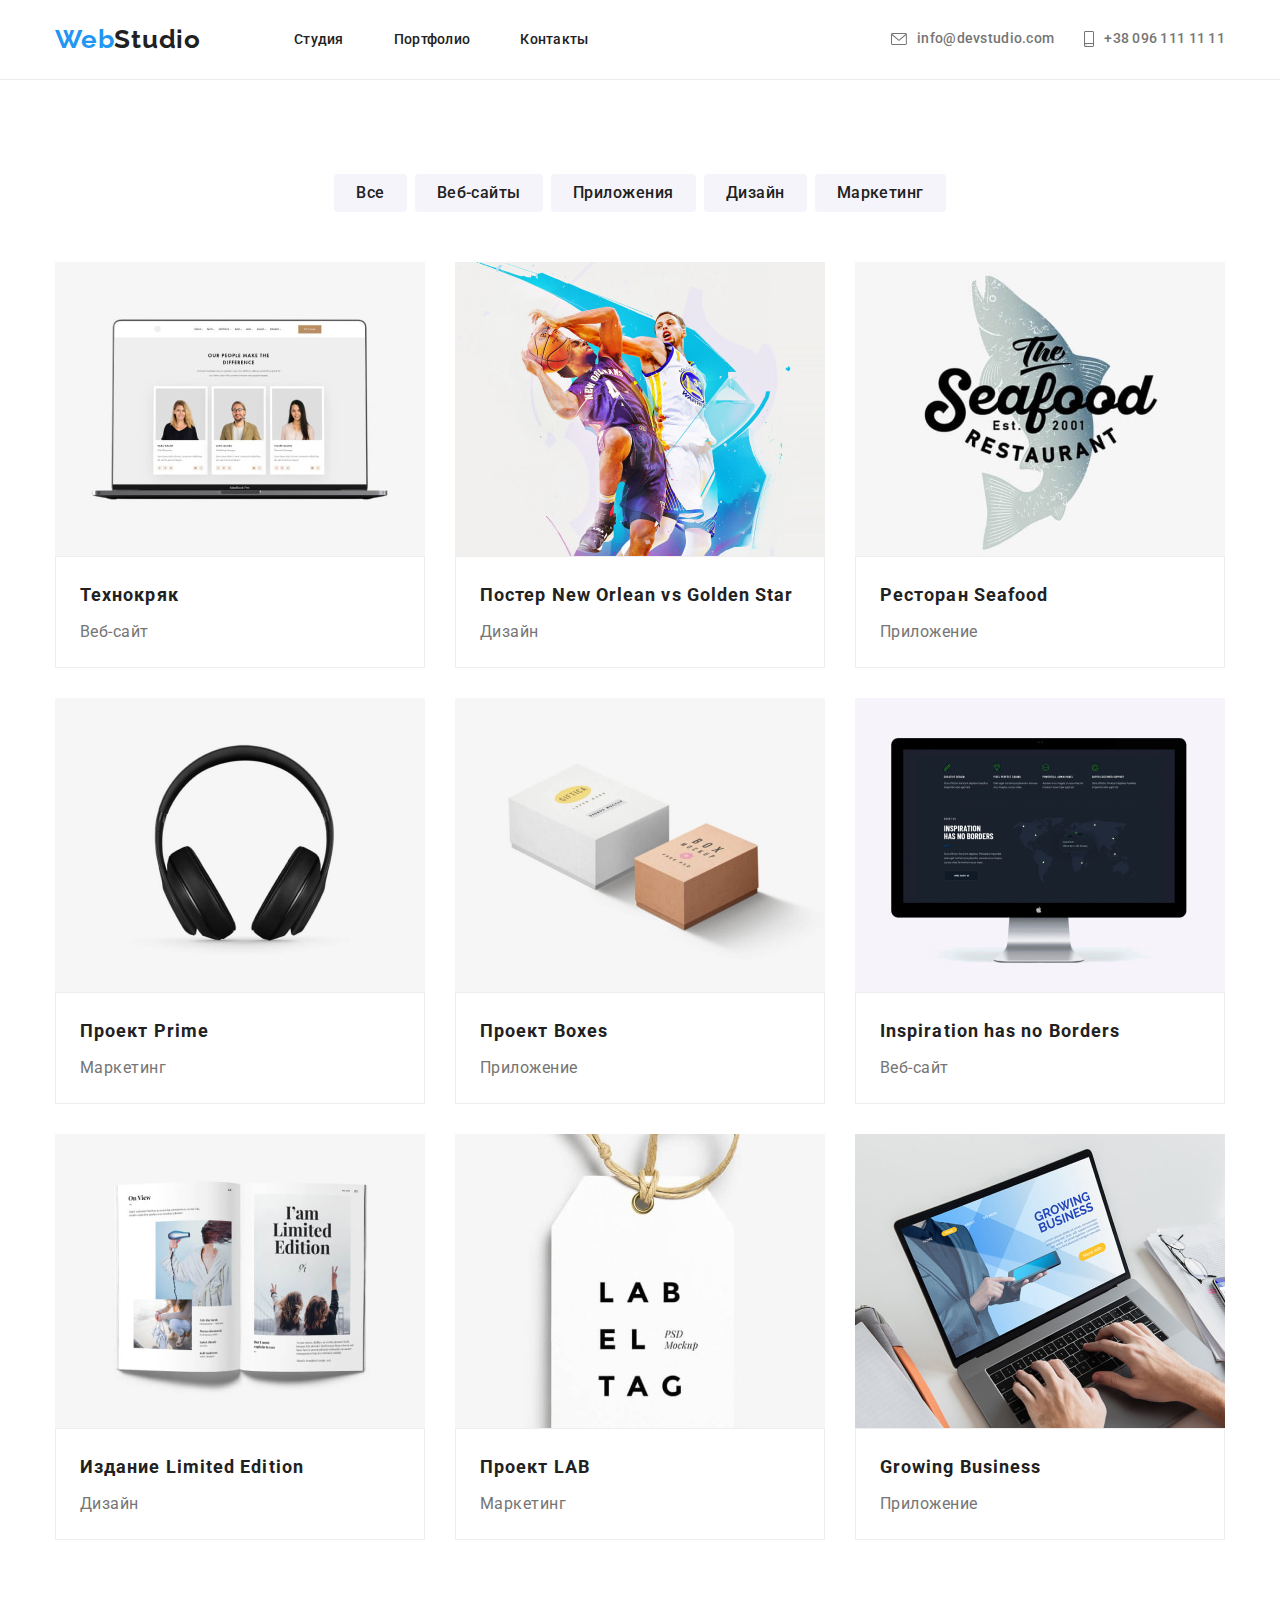
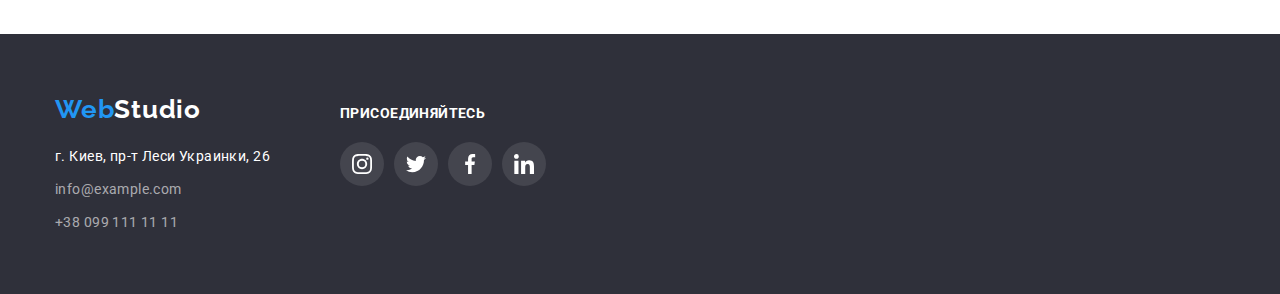
==== portfolio.html @ 7f2f45e2 "Initial commit" ====
<!DOCTYPE html>
<html lang="ru">
<head>
    <meta charset="UTF-8">
    <meta http-equiv="X-UA-Compatible" content="IE=edge">
    <meta name="viewport" content="width=device-width, initial-scale=1.0">    
    <title>Portfolio</title>
    <link rel="preconnect" href="https://fonts.googleapis.com">
    <link rel="preconnect" href="https://fonts.gstatic.com" crossorigin>
    <link href="https://fonts.googleapis.com/css2?family=Raleway:wght@700&family=Roboto:wght@400;500;700;900&display=swap" rel="stylesheet">
    <link rel="stylesheet" href="https://cdnjs.cloudflare.com/ajax/libs/modern-normalize/1.1.0/modern-normalize.min.css">
    <link rel="stylesheet" href="./css/styles.css">
</head>

<body>    
    <!--HEADER  -->
    <header class="header">
        <div class="container">
    
            <a class="logo-web-hdr" href="">Web<span class="logo-studio-hdr">Studio</span></a>
    
            <nav class="hdr-nav">
                <ul class="hdr-nav-list">
                    <li class="hdr-list-items">
                        <a class="hdr-nav-item" href="./index.html">Студия</a>
                    </li>
                    <li class="hdr-list-items">
                        <a class="hdr-nav-item" href="./portfolio.html">Портфолио</a>
                    </li>
                    <li class="hdr-list-items">
                        <a class="hdr-nav-item" href="">Контакты</a>
                    </li>
                </ul>
            </nav>
    
            <div class="hdr-contact">
                <ul class="hdr-contact-list">
                    <li class="hdr-contact-item">
                        <a class="hdr-item-link" href="mailto:info@devstudio.com">
                            <svg class="hdr-icon" width="16" height="12">
                                <use href="./images/icons.svg/header/assy.svg#icon-envelope"></use>
                            </svg>
                            info@devstudio.com
                        </a>
                    </li>
                    <li class="hdr-contact-item">
                        <a class="hdr-item-link" href="tel:+380961111111">
                            <svg class="hdr-icon" width="10" height="16">
                                <use href="./images/icons.svg/header/assy.svg#icon-smartphone"></use>
                            </svg>
                            +38 096 111 11 11
                        </a>
                    </li>
                </ul>
            </div>
        </div>
    </header>
    
    <main>
        <!-- главная секция -->
        <section class="portfolio section">
            <div class="container">
                <h1 class="portfolio-title visually-hidden">Портфолио</h1>
                <ul class="portfolio-buttons-list">
                    <li 
                    class="prtfl-list-botton"><button class="prtfl-button-item" type="button">Все</button>
                    </li>
                    <li 
                    class="prtfl-list-botton"><button class="prtfl-button-item" type="button">Веб-сайты</button>
                    </li>
                    <li 
                    class="prtfl-list-botton"><button class="prtfl-button-item" type="button">Приложения</button>
                    </li>
                    <li 
                    class="prtfl-list-botton"><button class="prtfl-button-item" type="button">Дизайн</button>
                    </li>
                    <li 
                    class="prtfl-list-botton"><button class="prtfl-button-item" type="button">Маркетинг</button>
                    </li>
                </ul>
                <ul class="portfolio-list">                    
                    <li class="portfolio-items">
                        <a class="prtfl-item-link">
                            <img class="prtfl-item-img" src="./images/portfolio/Технокряк.jpg" alt="Технокряк" width="370" height="294">
                            <div class="prtfl-subitem">
                                <h2 class="prtfl-item-title">Технокряк</h2>
                                <p class="prtfl-item-text">Веб-сайт</p>
                            </div> 
                        </a>
                    </li>
                    <li class="portfolio-items">
                        <a class="prtfl-item-link">
                            <img class="prtfl-item-img" src="./images/portfolio/Постер-New-Orlean-vs-Golden-Star.jpg" alt="New-Orlean-vs-Golden-Star" width="370" height="294">
                            <div class="prtfl-subitem">
                                <h2 class="prtfl-item-title">Постер New Orlean vs Golden Star</h2>
                                <p class="prtfl-item-text">Дизайн</p>
                            </div>
                        </a>    
                    </li>
                    <li class="portfolio-items">
                        <a class="prtfl-item-link">
                            <img class="prtfl-item-img" src="./images/portfolio/Ресторан-Seafood.jpg" alt="Ресторан-Seafood" width="370" height="294">
                            <div class="prtfl-subitem">
                                <h2 class="prtfl-item-title">Ресторан Seafood</h2>
                                <p class="prtfl-item-text">Приложение</p>
                            </div>
                        </a>
                    </li>
                    <li class="portfolio-items">
                        <a class="prtfl-item-link">
                            <img class="prtfl-item-img" src="./images/portfolio/Проект-Prime.jpg" alt="Проект-Prime" width="370" height="294">
                            <div class="prtfl-subitem">
                                <h2 class="prtfl-item-title">Проект Prime</h2>
                                <p class="prtfl-item-text">Маркетинг</p>
                            </div>
                        </a>
                    </li>
                    <li class="portfolio-items">
                        <a class="prtfl-item-link">
                            <img class="prtfl-item-img" src="./images/portfolio/Проект-Boxes.jpg" alt="Проект-Boxes" width="370" height="294">
                            <div class="prtfl-subitem">
                                <h2 class="prtfl-item-title">Проект Boxes</h2>
                                <p class="prtfl-item-text">Приложение</p>
                            </div>
                        </a>
                    </li>
                    <li class="portfolio-items">
                        <a class="prtfl-item-link">
                            <img class="prtfl-item-img" src="./images/portfolio/Inspiration-has-no-Borders.jpg" alt="Inspiration-has-no-Borders" width="370" height="294">
                            <div class="prtfl-subitem">
                                <h2 class="prtfl-item-title">Inspiration has no Borders</h2>
                                <p class="prtfl-item-text">Веб-сайт</p>
                            </div>
                        </a>
                    </li>
                    <li class="portfolio-items">
                        <a class="prtfl-item-link">
                            <img class="prtfl-item-img" src="./images/portfolio/Издание-Limited-Edition.jpg" alt="Издание-Limited-Edition" width="370" height="294">
                            <div class="prtfl-subitem">
                                <h2 class="prtfl-item-title">Издание Limited Edition</h2>
                                <p class="prtfl-item-text">Дизайн</p>
                            </div>
                        </a>
                    </li>
                    <li class="portfolio-items">
                        <a class="prtfl-item-link">
                            <img class="prtfl-item-img" src="./images/portfolio/Проект-LAB.jpg" alt="Проект-LAB" width="370" height="294">
                            <div class="prtfl-subitem">
                                <h2 class="prtfl-item-title">Проект LAB</h2>
                                <p class="prtfl-item-text">Маркетинг</p>
                            </div>
                        </a>
                    </li>
                    <li class="portfolio-items">
                        <a class="prtfl-item-link">
                            <img class="prtfl-item-img" src="./images/portfolio/Growing-Business.jpg" alt="Growing-Business" width="370" height="294">
                            <div class="prtfl-subitem">
                                <h2 class="prtfl-item-title">Growing Business</h2>
                                <p class="prtfl-item-text">Приложение</p>
                            </div>
                        </a>
                    </li>
                </ul>
            </div>    
        </section>   
    </main>

    <!-- FOOTER -->
    <footer class="footer">
        <div class="container">
            <address class="footer-address">
                <a class="logo-web-ftr" href="">Web<span class="logo-studio-ftr">Studio</span></a>
                <ul class="ftr-address-links">
                    <li class="ftr-address-item">
                        <a class="ftr-item-map" href="https://goo.gl/maps/c1n4icCPhH8XGdS66" target="_blank"
                            rel="noreferrer   noopener">г. Киев, пр-т Леси Украинки, 26</a>
                    </li>
                    <li class="ftr-address-item">
                        <a class="ftr-item-contact" href="maito:info@example.com">info@example.com</a>
                    </li>
                    <li class="ftr-address-item">
                        <a class="ftr-item-contact" href="tel:+380991111111">+38 099 111 11 11</a>
                    </li>
                </ul>
            </address>
            <div class="footer-join">
                <h3 class="ftr-join-title">присоединяйтесь</h3>
                <ul class="ftr-join-list">
                    <li class="ftr-list-item">
                        <a class="ftr-item-link" href="">
                            <svg class="ftr-link-icon" width="20" height="20">
                                <use href="./images/icons.svg/social-links/assy.svg#icon-instagram"></use>
                            </svg>
                        </a>
                    </li>
                    <li class="ftr-list-item">
                        <a class="ftr-item-link" href="">
                            <svg class="ftr-link-icon" width="20" height="20">
                                <use href="./images/icons.svg/social-links/assy.svg#icon-twitter"></use>
                            </svg>
                        </a>
                    </li>
                    <li class="ftr-list-item">
                        <a class="ftr-item-link" href="">
                            <svg class="ftr-link-icon" width="20" height="20">
                                <use href="./images/icons.svg/social-links/assy.svg#icon-facebook"></use>
                            </svg>
                        </a>
                    </li>
                    <li class="ftr-list-item">
                        <a class="ftr-item-link" href="">
                            <svg class="ftr-link-icon" width="20" height="20">
                                <use href="./images/icons.svg/social-links/assy.svg#icon-linkedin"></use>
                            </svg>
                        </a>
                    </li>
                </ul>
            </div>
        </div>
    </footer>
</body>
</html>
---- css/styles.css ----
:root {
  --main-background-color: #e5e5e5;
  --main-black-color: #212121;
  --main-white-color: #ffffff;
  --text-color: #757575;
  --logo-hover-color: #2196f3;
}

body {
  font-family: Roboto, sans-serif;
}
h1,
h2,
h3,
h4,
h5,
h6,
p,
ul {
  margin-top: 0;
  margin-bottom: 0;
  padding-left: 0;
}
img {
  display: block;
  max-width: 100%;
  height: auto;
}
.container {
  width: 1200px;
  padding-left: 15px;
  padding-right: 15px;
  margin-left: auto;
  margin-right: auto;
}
.section {
  padding: 94px 0;
}
.visually-hidden {
  position: absolute;
  clip: rect(0 0 0 0);
  width: 1px;
  height: 1px;
  margin: -1px;
}

/* HEADER */
.header {
  border-bottom: 1px solid #ececec;
}
.header .container {
  display: flex;
  align-items: center;
  padding-top: 24px;
  padding-bottom: 24px;
}
/* логотип */

.logo-web-hdr {
  margin-right: 93px;
}
.logo-web-hdr,
.logo-studio-hdr {
  font-family: Raleway, sans-serif;
  font-weight: 700;
  font-size: 26px;
  line-height: 1.19;
  letter-spacing: 0.03em;
  color: var(--logo-hover-color);
  text-decoration: none;
}
.logo-studio-hdr {
  color: var(--main-black-color);
}
.logo-studio-ftr {
  color: var(--main-white-color);
}
/* навигация */

.hdr-nav-list {
  display: flex;
  align-items: center;
  list-style: none;
}
.hdr-list-items {
  margin-right: 50px;
}
.hdr-list-items:last-child {
  margin-right: 0;
}
/* можно сделать одну запись, вместо двух, которые сверху:
.nav-list .items:not(:last-child) {
  margin-right: 50px;
}*/
.hdr-nav-item {
  font-weight: 500;
  font-size: 14px;
  line-height: 1.14;
  letter-spacing: 0.02em;
  color: var(--main-black-color);
  text-decoration: none;
}

.hdr-nav-item:hover,
.hdr-nav-item:focus {
  color: var(--logo-hover-color);
}
/* контакты */

.hdr-contact {
  margin-left: auto;
}
.hdr-contact-list {
  display: flex;
  align-items: center;
  list-style: none;
}
.hdr-contact-item:not(:last-child) {
  margin-right: 30px;
}
.hdr-item-link {
  display: flex;
  align-items: center;

  font-weight: 500;
  font-size: 14px;
  line-height: 1.14;
  letter-spacing: 0.02em;
  color: var(--text-color);
  text-decoration: none;
}
.hdr-item-link:hover,
.hdr-item-link:focus {
  color: var(--logo-hover-color);
}
.hdr-icon {
  margin-right: 10px;
  fill: currentColor;
}

/* MAIN */

/*страница СТУДИЯ */

/* секция HERO */

.hero {
  max-width: 1600px;
  margin-left: auto;
  margin-right: auto;
  padding-top: 200px;
  padding-bottom: 200px;
  text-align: center;

  background-color: #c4c4c4;
  background-image: linear-gradient(to bottom, rgba(47, 48, 58, 0.4), rgba(47, 48, 58, 0.4)),
    url(../images/hero/img.jpg);
  background-position: center;
  background-size: cover;
  background-repeat: no-repeat;
}

.hero-title {
  margin-bottom: 30px;

  font-weight: 900;
  font-size: 44px;
  line-height: 1.36;
  text-align: center;
  letter-spacing: 0.06em;
  text-transform: uppercase;
  color: var(--main-white-color);
}
.hero-button {
  padding: 10px 32px;
  min-width: 200px;

  font-weight: 700;
  font-size: 16px;
  line-height: 1.87;
  letter-spacing: 0.06em;
  background-color: var(--logo-hover-color);
  color: var(--main-white-color);
  cursor: pointer;
  border-radius: 4px;
}
.hero-button:hover,
.hero-button:focus {
  background-color: var(--main-white-color);
  color: var(--logo-hover-color);
}
/* секция Наши Преимущества */

.best-list {
  display: flex;
  justify-content: center;

  list-style: none;
}
.best-list-item {
  width: 270px;
}
.best-list-item:not(:last-child) {
  margin-right: 30px;
}
.best-item-icon {
  display: flex;
  justify-content: center;
  align-items: center;
  margin-bottom: 30px;
  width: 270px;
  height: 120px;

  background-color: #f5f4fa;
  border-radius: 4px;
}
.best-icon {
  display: block;
}

.best-item-title {
  margin-bottom: 10px;

  font-weight: 700;
  font-size: 14px;
  line-height: 1.14;
  letter-spacing: 0.03em;
  text-transform: uppercase;
  color: var(--main-black-color);
}
.best-item-text {
  font-weight: 400;
  font-size: 14px;
  line-height: 1.71;
  letter-spacing: 0.03em;
  color: var(--text-color);
}
/* секция Чем Мы Занимаемся */

.services {
  padding-top: 0;
}
.sevices-title,
.team-title {
  margin-bottom: 50px;

  font-weight: 700;
  font-size: 36px;
  line-height: 1.17;
  text-align: center;
  letter-spacing: 0.03em;
  color: var(--main-black-color);
}
.services-list {
  display: flex;

  list-style: none;
}
.srvcs-list-item:not(:last-child) {
  margin-right: 30px;
}

/* секция Наша Команда */

.team {
  background-color: #f5f4fa;
}
.team-list {
  display: flex;

  list-style: none;
}
.team-list-item {
  background: var(--main-white-color);
  box-shadow: 0px 1px 3px rgba(0, 0, 0, 0.12), 0px 1px 1px rgba(0, 0, 0, 0.14),
    0px 2px 1px rgba(0, 0, 0, 0.2);
  border-radius: 0px 0px 4px 4px;
}
.team-list-item:not(:last-child) {
  margin-right: 30px;
}
.team-subitem {
  padding-top: 30px;
  padding-bottom: 30px;
}
.team-item-title {
  margin-bottom: 10px;
  font-weight: 500;
  font-size: 16px;
  line-height: 1.19;
  text-align: center;
  letter-spacing: 0.03em;
  color: var(--main-black-color);
}

.team-item-text {
  font-weight: 400;
  font-size: 16px;
  line-height: 1.19;
  text-align: center;
  letter-spacing: 0.03em;
  color: var(--text-color);
}
.team-list-icon {
  display: flex;
  list-style: none;
  align-items: center;
  justify-content: center;
  margin-top: 16px;
}
.team-item-icon:not(:last-child) {
  margin-right: 10px;
}
.team-social-links {
  display: flex;
  justify-content: center;
  align-items: center;
  background-color: var(--main-white-color);
  border-radius: 50%;
  width: 44px;
  height: 44px;
}
.team-social-links:hover,
.team-social-links:focus {
  background-color: var(--logo-hover-color);
}
.team-link-icon {
  fill: #afb1b8;
}
.team-social-links:hover .team-link-icon,
.team-social-links:focus .team-link-icon {
  fill: var(--main-white-color);
}

/* секция Постоянные клиенты */
.customer-title {
  font-weight: 700;
  font-size: 36px;
  line-height: 1.17;
  text-align: center;
  letter-spacing: 0.03em;

  color: var(--main-black-color);
}
.customer-list {
  display: flex;
  list-style: none;
  align-items: center;
  justify-content: center;
  margin-top: 50px;
}
.customer-list-item:not(:last-child) {
  margin-right: 30px;
}

.customer-item-link {
  display: flex;
  align-items: center;
  justify-content: center;
  width: 170px;
  height: 92px;
  border: 1px solid #afb1b8;
  box-sizing: border-box;
  border-radius: 4px;
}
.customer-item-link:hover,
.customer-item-link:focus {
  border: 1px solid var(--logo-hover-color);
}
.customer-link-icon {
  fill: #afb1b8;
}
.customer-item-link:hover .customer-link-icon,
.customer-item-link:focus .customer-link-icon {
  fill: var(--logo-hover-color);
}

/* страница ПОРТФОЛИО */

/* .portfolio-title {
  visibility: hidden;
} */
/* кнопки */

.portfolio-buttons-list {
  display: flex;
  justify-content: center;
  align-items: center;
  margin-bottom: 50px;

  list-style: none;
}
.prtfl-list-botton:not(:last-child) {
  margin-right: 8px;
}
.prtfl-button-item {
  padding: 6px 22px;
  text-align: center;
  border: 0;
  border-radius: 4px;

  font-family: inherit;
  font-weight: 500;
  font-size: 16px;
  line-height: 1.63;
  letter-spacing: 0.03em;
  background-color: #f5f4fa;
  color: var(--main-black-color);
  cursor: pointer;
}
.prtfl-button-item:hover,
.prtfl-button-item:focus {
  background-color: var(--logo-hover-color);
  color: var(--main-white-color);
  box-shadow: 0px 3px 1px rgba(0, 0, 0, 0.1), 0px 1px 2px rgba(0, 0, 0, 0.08),
    0px 2px 2px rgba(0, 0, 0, 0.12);
}
/* список работ */

.portfolio-list {
  display: flex;
  flex-wrap: wrap;

  list-style: none;
}
.portfolio-items {
  margin-right: 30px;
  margin-bottom: 30px;
}
.portfolio-items:nth-child(3n) {
  margin-right: 0;
}
.portfolio-items:nth-last-child(-n + 3) {
  margin-bottom: 0;
}
.prtfl-item-link {
  display: block;
}
.prtfl-item-link:hover,
.prtfl-item-link:focus {
  box-shadow: 0px 1px 1px rgba(0, 0, 0, 0.12), 0px 4px 4px rgba(0, 0, 0, 0.06),
    1px 4px 6px rgba(0, 0, 0, 0.16);
}
.prtfl-subitem {
  padding: 20px 24px;
  border: 1px solid #eeeeee;
}
.prtfl-item-title {
  margin-bottom: 4px;

  font-weight: 700;
  font-size: 18px;
  line-height: 2;
  letter-spacing: 0.06em;
  color: var(--main-black-color);
}

.prtfl-item-text {
  font-weight: 400;
  font-size: 16px;
  line-height: 1.87;
  letter-spacing: 0.03em;
  color: var(--text-color);
}

/* FOOTER */

.footer {
  padding-top: 60px;
  padding-bottom: 60px;
  background-color: #2f303a;
}
.footer .container {
  display: flex;
  align-items: baseline;
}
.footer-address {
  margin-right: 70px;
}
/*  логотип */

.logo-web-ftr {
  display: inline-block;
  margin-bottom: 20px;
}
.logo-web-ftr,
.logo-studio-ftr {
  font-family: Raleway, sans-serif;
  font-style: normal;
  font-weight: 700;
  font-size: 26px;
  line-height: 1.19;
  letter-spacing: 0.03em;
  color: var(--logo-hover-color);
  text-decoration: none;
}
.logo-studio-ftr {
  color: var(--main-white-color);
}

/* адрес и контакты */

.ftr-address-links {
  list-style: none;
}
.ftr-address-item:not(:last-child) {
  margin-bottom: 9px;
}
.ftr-item-map,
.ftr-item-contact {
  font-style: normal;
  font-weight: 400;
  font-size: 14px;
  line-height: 1.71;
  letter-spacing: 0.03em;
  color: var(--main-white-color);
  text-decoration: none;
}
.ftr-item-contact {
  color: rgba(255, 255, 255, 0.6);
}
.ftr-item-contact:hover,
.ftr-item-contact:focus {
  color: var(--logo-hover-color);
}

/* ПРИСОЕДИНЯЙТЕСЬ */

.ftr-join-title {
  margin-bottom: 20px;

  font-weight: 700;
  font-size: 14px;
  line-height: 1.14;
  letter-spacing: 0.03em;
  text-transform: uppercase;
  color: #ffffff;
}
.ftr-join-list {
  display: flex;
  list-style: none;
}
.ftr-list-item:not(:last-child) {
  margin-right: 10px;
}
.ftr-item-link {
  display: flex;
  justify-content: center;
  align-items: center;
  background-color: rgba(255, 255, 255, 0.1);
  border-radius: 50%;

  width: 44px;
  height: 44px;
}
.ftr-item-link:hover,
.ftr-item-link:focus {
  background-color: var(--logo-hover-color);
}
.ftr-link-icon {
  fill: var(--main-white-color);
}
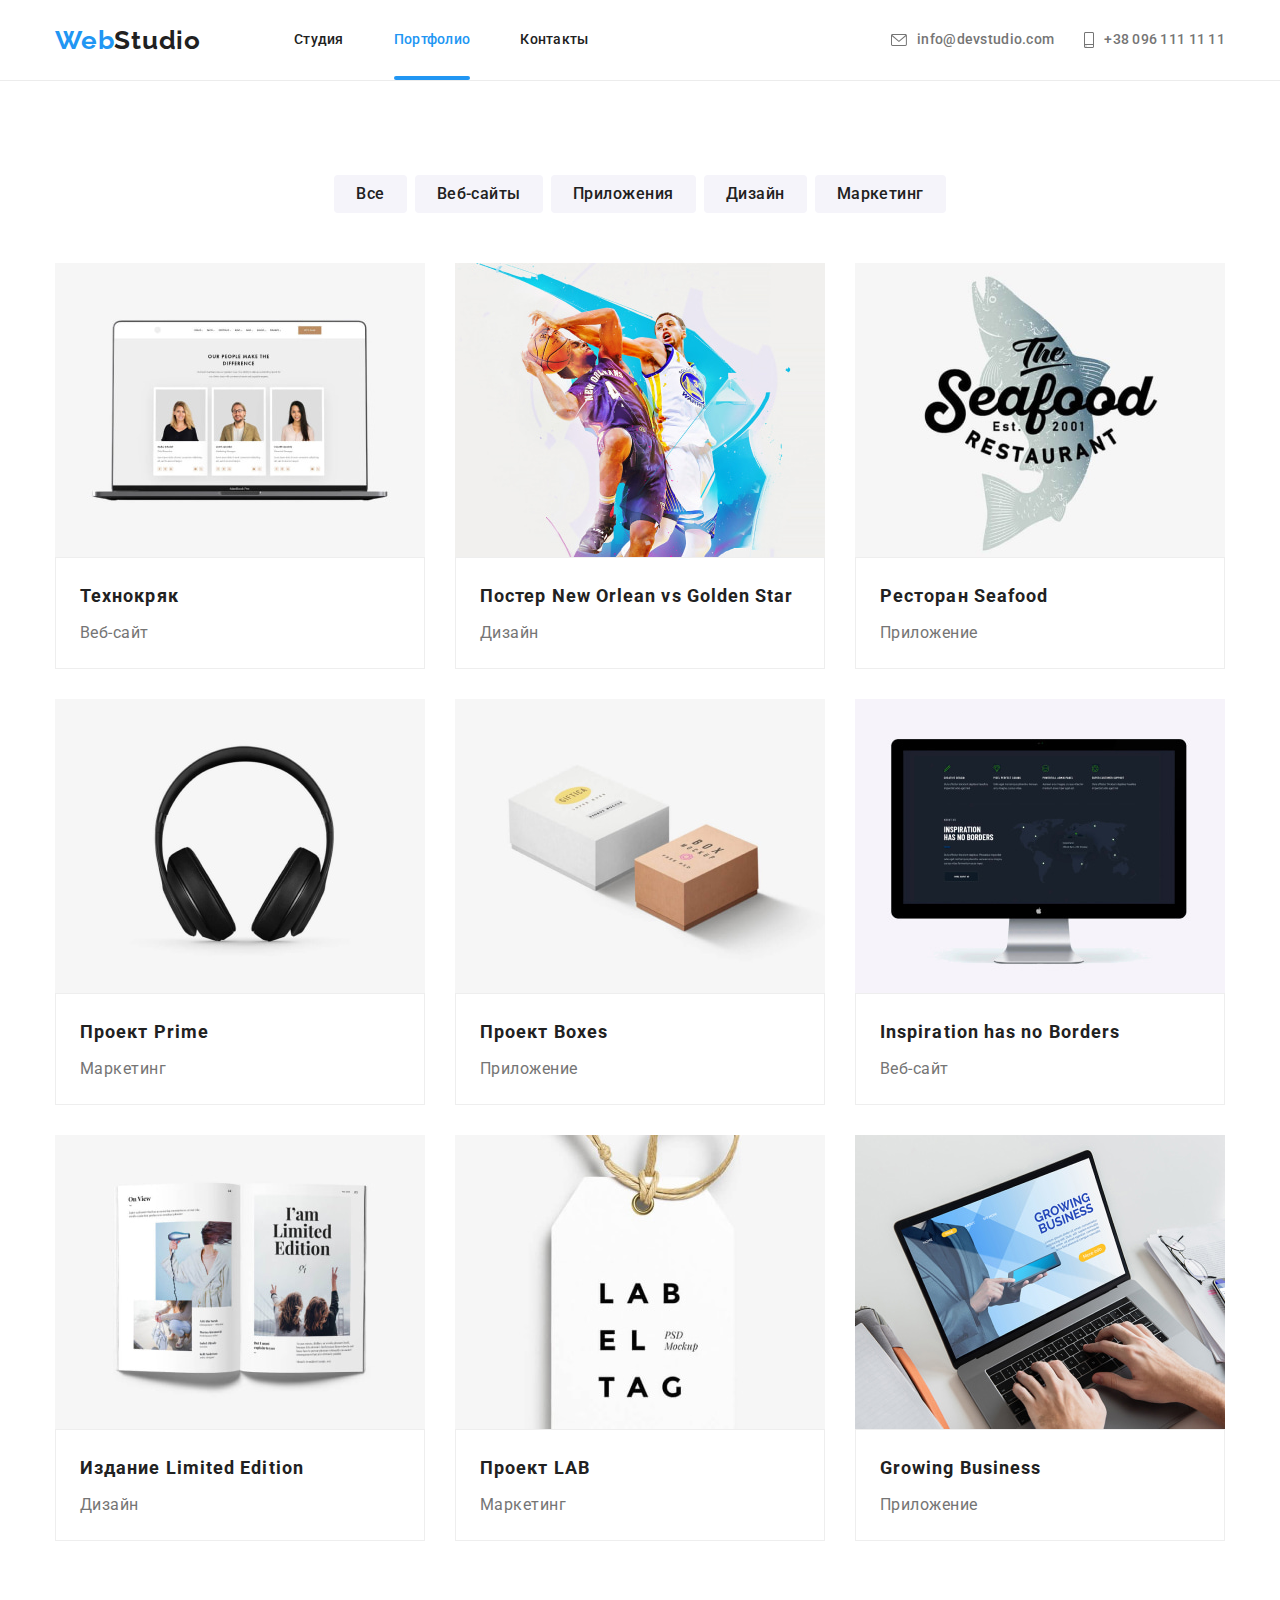
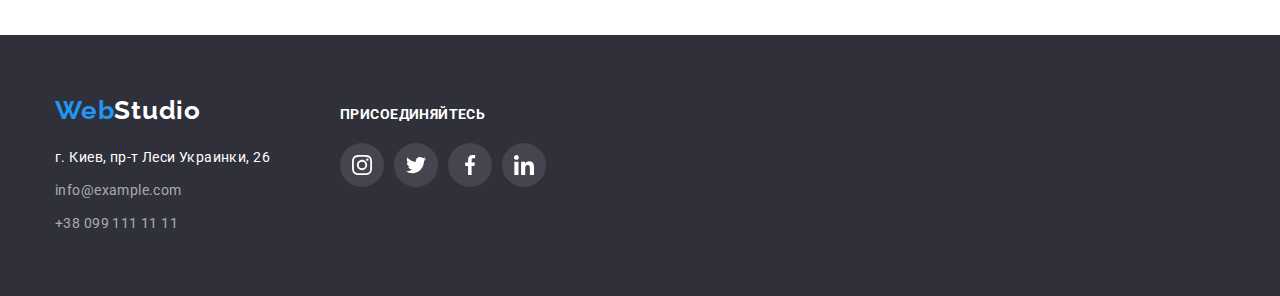
==== commit b6f740c1: "header готов." ====
--- a/portfolio.html
+++ b/portfolio.html
@@ -25,7 +25,7 @@
                         <a class="hdr-nav-item" href="./index.html">Студия</a>
                     </li>
                     <li class="hdr-list-items">
-                        <a class="hdr-nav-item" href="./portfolio.html">Портфолио</a>
+                        <a class="hdr-nav-item current" href="./portfolio.html">Портфолио</a>
                     </li>
                     <li class="hdr-list-items">
                         <a class="hdr-nav-item" href="">Контакты</a>
--- a/css/styles.css
+++ b/css/styles.css
@@ -51,13 +51,15 @@
 .header .container {
   display: flex;
   align-items: center;
-  padding-top: 24px;
-  padding-bottom: 24px;
+  /* padding-top: 24px;
+  padding-bottom: 24px; */
 }
 /* логотип */
 
 .logo-web-hdr {
+  display: block;
   margin-right: 93px;
+  padding: 24px 0;
 }
 .logo-web-hdr,
 .logo-studio-hdr {
@@ -83,6 +85,7 @@
   list-style: none;
 }
 .hdr-list-items {
+  position: relative;
   margin-right: 50px;
 }
 .hdr-list-items:last-child {
@@ -93,6 +96,9 @@
   margin-right: 50px;
 }*/
 .hdr-nav-item {
+  display: block;
+  padding: 32px 0;
+
   font-weight: 500;
   font-size: 14px;
   line-height: 1.14;
@@ -105,6 +111,20 @@
 .hdr-nav-item:focus {
   color: var(--logo-hover-color);
 }
+.current {
+  color: var(--logo-hover-color);
+}
+.current::after {
+  content: '';
+  display: block;
+  position: absolute;
+  bottom: 0;
+  left: 0;
+  width: 100%;
+  height: 4px;
+  border-radius: 2px;
+  background-color: var(--logo-hover-color);
+}
 /* контакты */
 
 .hdr-contact {
@@ -121,6 +141,7 @@
 .hdr-item-link {
   display: flex;
   align-items: center;
+  padding: 32px 0;
 
   font-weight: 500;
   font-size: 14px;
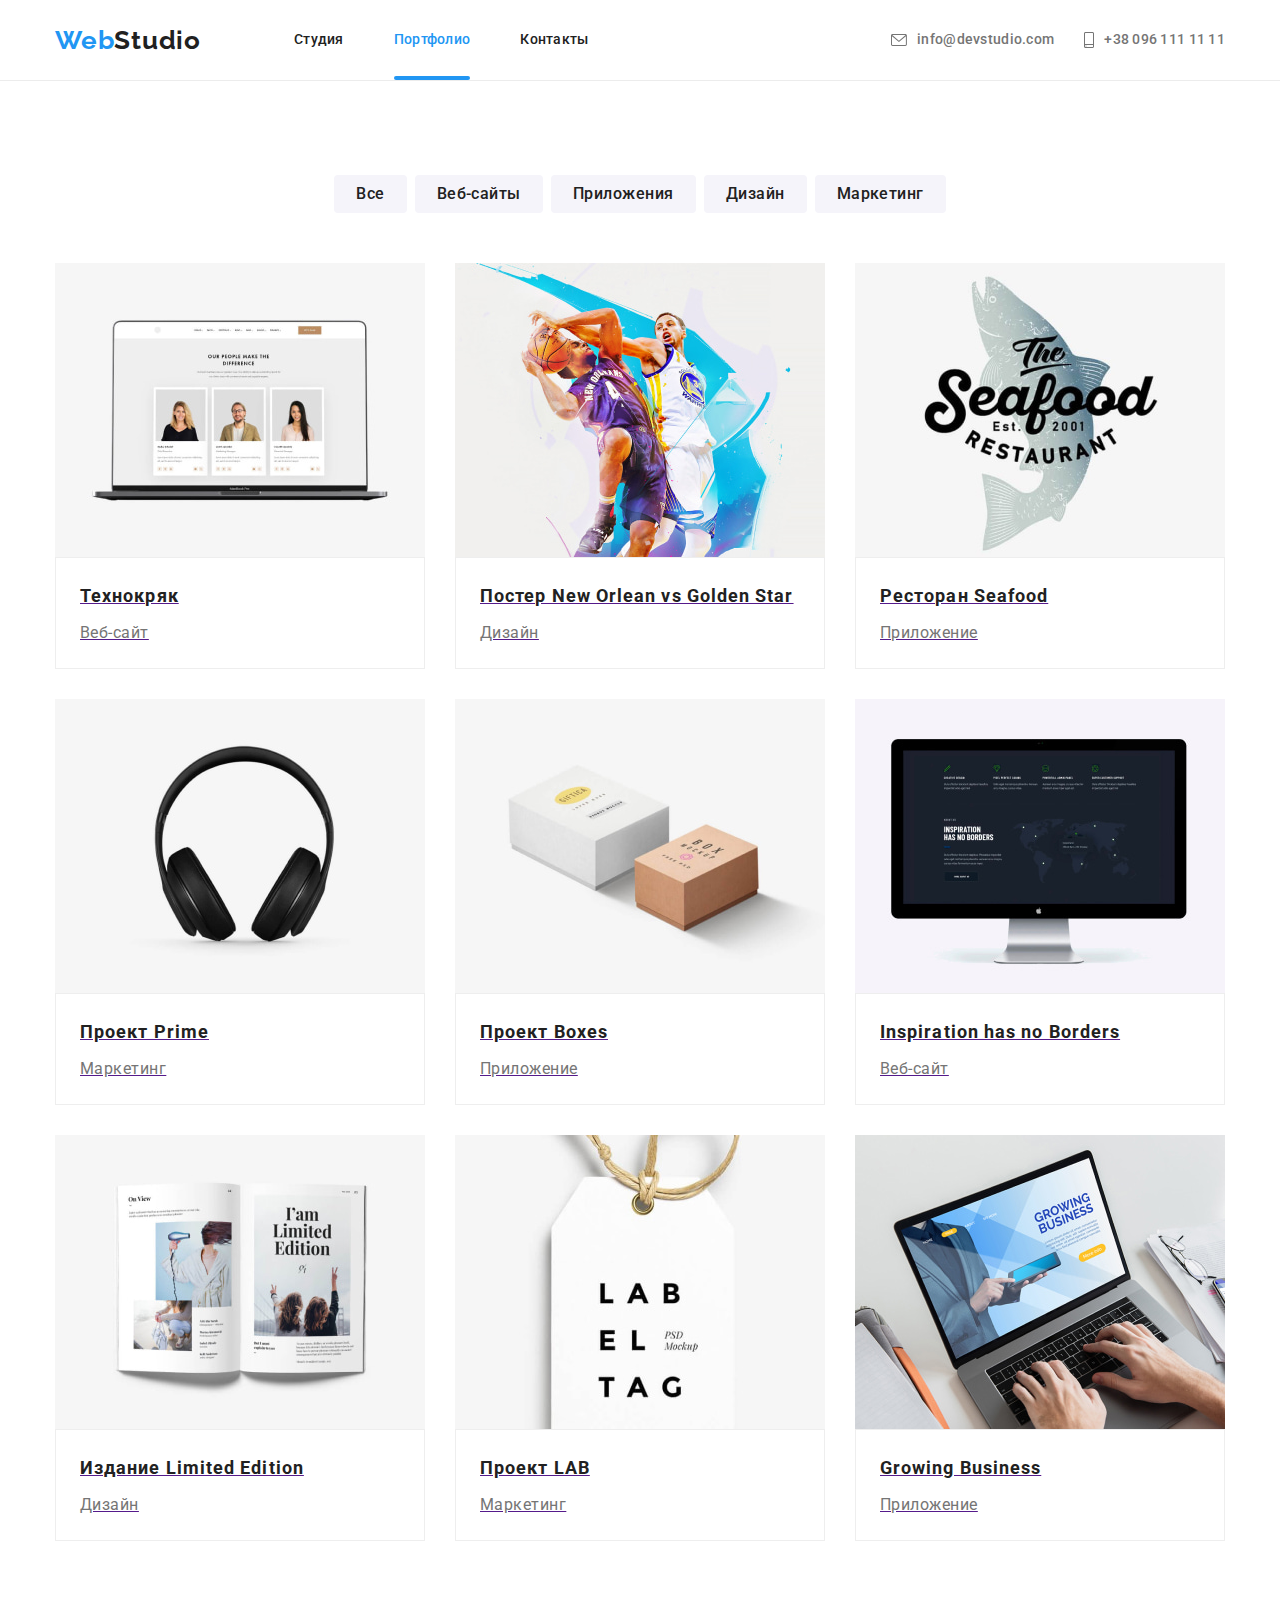
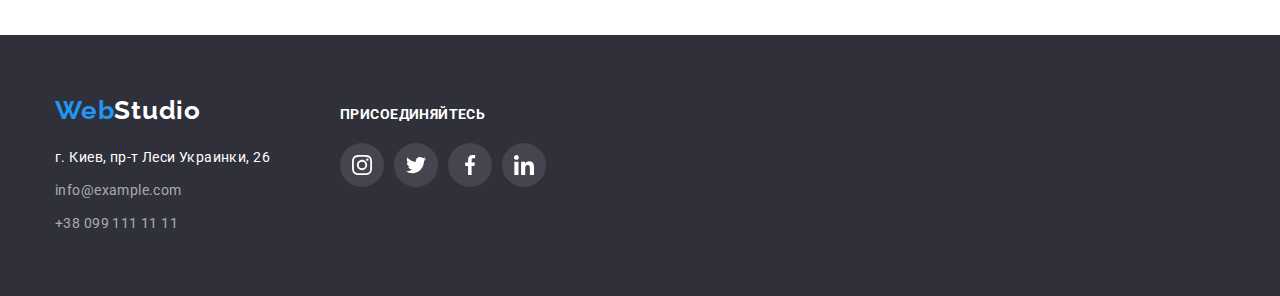
==== commit 533f4eb9: "hw-05 выполнена." ====
--- a/portfolio.html
+++ b/portfolio.html
@@ -15,10 +15,8 @@
 <body>    
     <!--HEADER  -->
     <header class="header">
-        <div class="container">
-    
-            <a class="logo-web-hdr" href="">Web<span class="logo-studio-hdr">Studio</span></a>
-    
+        <div class="container">    
+            <a class="logo-web-hdr" href="">Web<span class="logo-studio-hdr">Studio</span></a>    
             <nav class="hdr-nav">
                 <ul class="hdr-nav-list">
                     <li class="hdr-list-items">
@@ -80,8 +78,12 @@
                 </ul>
                 <ul class="portfolio-list">                    
                     <li class="portfolio-items">
-                        <a class="prtfl-item-link">
-                            <img class="prtfl-item-img" src="./images/portfolio/Технокряк.jpg" alt="Технокряк" width="370" height="294">
+                        <a class="prtfl-item-link" href="">
+                            <div class="prtfl-img-overlay">
+                                <img class="prtfl-item-img" src="./images/portfolio/Технокряк.jpg" alt="Технокряк" width="370" height="294">
+                                <p class="prtfl-overlay">Ресурс предлагает комплексные предложения с разным уровнем функционала и сервисов. Все это позволит посетителю получить
+                            исчерпывающие сведения о компании или частном лице.</p>
+                            </div>
                             <div class="prtfl-subitem">
                                 <h2 class="prtfl-item-title">Технокряк</h2>
                                 <p class="prtfl-item-text">Веб-сайт</p>
@@ -89,8 +91,12 @@
                         </a>
                     </li>
                     <li class="portfolio-items">
-                        <a class="prtfl-item-link">
-                            <img class="prtfl-item-img" src="./images/portfolio/Постер-New-Orlean-vs-Golden-Star.jpg" alt="New-Orlean-vs-Golden-Star" width="370" height="294">
+                        <a class="prtfl-item-link" href="">
+                            <div class="prtfl-img-overlay">
+                                <img class="prtfl-item-img" src="./images/portfolio/Постер-New-Orlean-vs-Golden-Star.jpg" alt="New-Orlean-vs-Golden-Star" width="370" height="294">
+                                <p class="prtfl-overlay">Ресурс предлагает комплексные предложения с разным уровнем функционала и сервисов. Все это позволит посетителю получить
+                                исчерпывающие сведения о компании или частном лице.</p>
+                            </div>
                             <div class="prtfl-subitem">
                                 <h2 class="prtfl-item-title">Постер New Orlean vs Golden Star</h2>
                                 <p class="prtfl-item-text">Дизайн</p>
@@ -98,8 +104,12 @@
                         </a>    
                     </li>
                     <li class="portfolio-items">
-                        <a class="prtfl-item-link">
-                            <img class="prtfl-item-img" src="./images/portfolio/Ресторан-Seafood.jpg" alt="Ресторан-Seafood" width="370" height="294">
+                        <a class="prtfl-item-link" href="">
+                            <div class="prtfl-img-overlay">
+                                <img class="prtfl-item-img" src="./images/portfolio/Ресторан-Seafood.jpg" alt="Ресторан-Seafood" width="370" height="294">
+                                <p class="prtfl-overlay">Ресурс предлагает комплексные предложения с разным уровнем функционала и сервисов. Все это позволит посетителю получить
+                                исчерпывающие сведения о компании или частном лице.</p>
+                            </div>
                             <div class="prtfl-subitem">
                                 <h2 class="prtfl-item-title">Ресторан Seafood</h2>
                                 <p class="prtfl-item-text">Приложение</p>
@@ -107,8 +117,12 @@
                         </a>
                     </li>
                     <li class="portfolio-items">
-                        <a class="prtfl-item-link">
-                            <img class="prtfl-item-img" src="./images/portfolio/Проект-Prime.jpg" alt="Проект-Prime" width="370" height="294">
+                        <a class="prtfl-item-link" href="">
+                            <div class="prtfl-img-overlay">
+                                <img class="prtfl-item-img" src="./images/portfolio/Проект-Prime.jpg" alt="Проект-Prime" width="370" height="294">
+                                <p class="prtfl-overlay">Ресурс предлагает комплексные предложения с разным уровнем функционала и сервисов. Все это позволит посетителю получить
+                                исчерпывающие сведения о компании или частном лице.</p>
+                            </div>
                             <div class="prtfl-subitem">
                                 <h2 class="prtfl-item-title">Проект Prime</h2>
                                 <p class="prtfl-item-text">Маркетинг</p>
@@ -116,8 +130,12 @@
                         </a>
                     </li>
                     <li class="portfolio-items">
-                        <a class="prtfl-item-link">
-                            <img class="prtfl-item-img" src="./images/portfolio/Проект-Boxes.jpg" alt="Проект-Boxes" width="370" height="294">
+                        <a class="prtfl-item-link" href="">
+                            <div class="prtfl-img-overlay">
+                                <img class="prtfl-item-img" src="./images/portfolio/Проект-Boxes.jpg" alt="Проект-Boxes" width="370" height="294">
+                                <p class="prtfl-overlay">Ресурс предлагает комплексные предложения с разным уровнем функционала и сервисов. Все это позволит посетителю получить
+                                исчерпывающие сведения о компании или частном лице.</p>
+                            </div>
                             <div class="prtfl-subitem">
                                 <h2 class="prtfl-item-title">Проект Boxes</h2>
                                 <p class="prtfl-item-text">Приложение</p>
@@ -125,8 +143,12 @@
                         </a>
                     </li>
                     <li class="portfolio-items">
-                        <a class="prtfl-item-link">
-                            <img class="prtfl-item-img" src="./images/portfolio/Inspiration-has-no-Borders.jpg" alt="Inspiration-has-no-Borders" width="370" height="294">
+                        <a class="prtfl-item-link" href="">
+                            <div class="prtfl-img-overlay">
+                                <img class="prtfl-item-img" src="./images/portfolio/Inspiration-has-no-Borders.jpg" alt="Inspiration-has-no-Borders" width="370" height="294">
+                                <p class="prtfl-overlay" >Ресурс предлагает комплексные предложения с разным уровнем функционала и сервисов. Все это позволит посетителю получить
+                                исчерпывающие сведения о компании или частном лице.</p>
+                            </div>
                             <div class="prtfl-subitem">
                                 <h2 class="prtfl-item-title">Inspiration has no Borders</h2>
                                 <p class="prtfl-item-text">Веб-сайт</p>
@@ -134,8 +156,12 @@
                         </a>
                     </li>
                     <li class="portfolio-items">
-                        <a class="prtfl-item-link">
-                            <img class="prtfl-item-img" src="./images/portfolio/Издание-Limited-Edition.jpg" alt="Издание-Limited-Edition" width="370" height="294">
+                        <a class="prtfl-item-link" href="">
+                            <div class="prtfl-img-overlay">
+                                <img class="prtfl-item-img" src="./images/portfolio/Издание-Limited-Edition.jpg" alt="Издание-Limited-Edition" width="370" height="294">
+                                <p class="prtfl-overlay">Ресурс предлагает комплексные предложения с разным уровнем функционала и сервисов. Все это позволит посетителю получить
+                                исчерпывающие сведения о компании или частном лице.</p>
+                            </div>
                             <div class="prtfl-subitem">
                                 <h2 class="prtfl-item-title">Издание Limited Edition</h2>
                                 <p class="prtfl-item-text">Дизайн</p>
@@ -143,8 +169,12 @@
                         </a>
                     </li>
                     <li class="portfolio-items">
-                        <a class="prtfl-item-link">
-                            <img class="prtfl-item-img" src="./images/portfolio/Проект-LAB.jpg" alt="Проект-LAB" width="370" height="294">
+                        <a class="prtfl-item-link" href="">
+                            <div class="prtfl-img-overlay">
+                                <img class="prtfl-item-img" src="./images/portfolio/Проект-LAB.jpg" alt="Проект-LAB" width="370" height="294">
+                                <p class="prtfl-overlay">Ресурс предлагает комплексные предложения с разным уровнем функционала и сервисов. Все это позволит посетителю получить
+                                исчерпывающие сведения о компании или частном лице.</p>
+                            </div>
                             <div class="prtfl-subitem">
                                 <h2 class="prtfl-item-title">Проект LAB</h2>
                                 <p class="prtfl-item-text">Маркетинг</p>
@@ -152,8 +182,12 @@
                         </a>
                     </li>
                     <li class="portfolio-items">
-                        <a class="prtfl-item-link">
-                            <img class="prtfl-item-img" src="./images/portfolio/Growing-Business.jpg" alt="Growing-Business" width="370" height="294">
+                        <a class="prtfl-item-link" href="">
+                            <div class="prtfl-img-overlay">
+                                <img class="prtfl-item-img" src="./images/portfolio/Growing-Business.jpg" alt="Growing-Business" width="370" height="294">
+                                <p class="prtfl-overlay">Ресурс предлагает комплексные предложения с разным уровнем функционала и сервисов. Все это позволит посетителю получить
+                                исчерпывающие сведения о компании или частном лице.</p>
+                            </div>
                             <div class="prtfl-subitem">
                                 <h2 class="prtfl-item-title">Growing Business</h2>
                                 <p class="prtfl-item-text">Приложение</p>
--- a/css/styles.css
+++ b/css/styles.css
@@ -4,6 +4,7 @@
   --main-white-color: #ffffff;
   --text-color: #757575;
   --logo-hover-color: #2196f3;
+  --transition-origin: 250ms cubic-bezier(0.4, 0, 0.2, 1);
 }
 
 body {
@@ -50,10 +51,9 @@
 }
 .header .container {
   display: flex;
-  align-items: center;
-  /* padding-top: 24px;
-  padding-bottom: 24px; */
-}
+  align-items: center;  
+}
+
 /* логотип */
 
 .logo-web-hdr {
@@ -98,6 +98,8 @@
 .hdr-nav-item {
   display: block;
   padding: 32px 0;
+
+  transition: color var(--transition-origin);
 
   font-weight: 500;
   font-size: 14px;
@@ -149,6 +151,8 @@
   letter-spacing: 0.02em;
   color: var(--text-color);
   text-decoration: none;
+
+  transition: color var(--transition-origin);
 }
 .hdr-item-link:hover,
 .hdr-item-link:focus {
@@ -205,11 +209,7 @@
   cursor: pointer;
   border-radius: 4px;
 }
-.hero-button:hover,
-.hero-button:focus {
-  background-color: var(--main-white-color);
-  color: var(--logo-hover-color);
-}
+
 /* секция Наши Преимущества */
 
 .best-list {
@@ -279,6 +279,27 @@
 }
 .srvcs-list-item:not(:last-child) {
   margin-right: 30px;
+}
+.srvcs-list-subitem {
+  position: relative;
+}
+.srvcs-subitem-title {
+  display: flex;
+  justify-content: center;
+  align-items: center;
+  position: absolute;
+  bottom: 0;
+  left: 0;
+  width: 100%;
+  height: 70px;  
+  background-color: rgba(47, 48, 58, 0.8);
+
+  font-weight: 700;
+  font-size: 14px;
+  line-height: 1.14; 
+  letter-spacing: 0.03em;
+  text-transform: uppercase;
+  color: var(--main-white-color);
 }
 
 /* секция Наша Команда */
@@ -340,6 +361,8 @@
   border-radius: 50%;
   width: 44px;
   height: 44px;
+  
+  transition: background-color var(--transition-origin)
 }
 .team-social-links:hover,
 .team-social-links:focus {
@@ -347,6 +370,7 @@
 }
 .team-link-icon {
   fill: #afb1b8;
+  transition: fill var(--transition-origin);
 }
 .team-social-links:hover .team-link-icon,
 .team-social-links:focus .team-link-icon {
@@ -354,6 +378,7 @@
 }
 
 /* секция Постоянные клиенты */
+
 .customer-title {
   font-weight: 700;
   font-size: 36px;
@@ -365,10 +390,10 @@
 }
 .customer-list {
   display: flex;
-  list-style: none;
   align-items: center;
   justify-content: center;
   margin-top: 50px;
+  list-style: none;
 }
 .customer-list-item:not(:last-child) {
   margin-right: 30px;
@@ -378,11 +403,14 @@
   display: flex;
   align-items: center;
   justify-content: center;
+
   width: 170px;
   height: 92px;
   border: 1px solid #afb1b8;
   box-sizing: border-box;
   border-radius: 4px;
+
+  transition: border var(--transition-origin);
 }
 .customer-item-link:hover,
 .customer-item-link:focus {
@@ -390,6 +418,8 @@
 }
 .customer-link-icon {
   fill: #afb1b8;
+
+  transition: fill var(--transition-origin);
 }
 .customer-item-link:hover .customer-link-icon,
 .customer-item-link:focus .customer-link-icon {
@@ -398,9 +428,6 @@
 
 /* страница ПОРТФОЛИО */
 
-/* .portfolio-title {
-  visibility: hidden;
-} */
 /* кнопки */
 
 .portfolio-buttons-list {
@@ -428,6 +455,8 @@
   background-color: #f5f4fa;
   color: var(--main-black-color);
   cursor: pointer;
+
+  transition: background-color var(--transition-origin), color var(--transition-origin),          box-shadow var(--transition-origin);
 }
 .prtfl-button-item:hover,
 .prtfl-button-item:focus {
@@ -456,11 +485,43 @@
 }
 .prtfl-item-link {
   display: block;
+
+  transition: box-shadow var(--transition-origin);
 }
 .prtfl-item-link:hover,
 .prtfl-item-link:focus {
   box-shadow: 0px 1px 1px rgba(0, 0, 0, 0.12), 0px 4px 4px rgba(0, 0, 0, 0.06),
     1px 4px 6px rgba(0, 0, 0, 0.16);
+}
+.prtfl-img-overlay {
+  position: relative;
+  overflow: hidden;
+}
+.prtfl-overlay {
+  display: flex;
+  justify-content: center;
+  align-items: center;
+  padding: 63px 24px;
+  position: absolute;
+  width: 100%;
+  height: 100%;
+  top: 0;
+  left: 0;
+
+  transform: translateY(100%);  
+  transition: transform var(--transition-origin);
+
+  background-color: rgba(33, 150, 243, 0.9);
+
+  font-weight: 400;
+  font-size: 18px;
+  line-height: 1.56;  
+  letter-spacing: 0.03em;  
+  color: var(--main-white-color);
+}
+.prtfl-item-link:hover .prtfl-overlay,
+.prtfl-item-link:focus .prtfl-overlay {
+  transform: translateY(0);
 }
 .prtfl-subitem {
   padding: 20px 24px;
@@ -539,6 +600,8 @@
 }
 .ftr-item-contact {
   color: rgba(255, 255, 255, 0.6);
+
+  transition: color var(--transition-origin);
 }
 .ftr-item-contact:hover,
 .ftr-item-contact:focus {
@@ -570,9 +633,10 @@
   align-items: center;
   background-color: rgba(255, 255, 255, 0.1);
   border-radius: 50%;
-
   width: 44px;
   height: 44px;
+
+  transition: background-color var(--transition-origin);
 }
 .ftr-item-link:hover,
 .ftr-item-link:focus {
@@ -581,3 +645,53 @@
 .ftr-link-icon {
   fill: var(--main-white-color);
 }
+
+/* МОДАЛЬНОЕ ОКНО */
+.backdrop {
+  position: fixed;
+  top: 0;
+  left: 0;
+  width: 100vw;
+  height: 100vh;
+
+  background-color: rgba(0, 0, 0, 0.2);
+  opacity: 1;
+  visibility: visible;
+  pointer-events: initial;
+
+  transition: opacity 250ms cubic-bezier(0.4, 0, 0.2, 1), visibility 250ms cubic-bezier(0.4, 0, 0.2, 1);
+}
+.backdrop.is-hidden {
+  opacity: 0;
+  visibility: hidden;
+  pointer-events: none;
+}
+.modal-wrapper {
+  position: absolute;
+  top: 50%;
+  left: 50%;
+  width: 528px;
+  height: 581px;
+  transform: translate(-50%, -50%);
+
+  background-color: var(--main-white-color);
+  box-shadow: 0px 1px 3px rgba(0, 0, 0, 0.12),
+  0px 1px 1px rgba(0, 0, 0, 0.14),
+  0px 2px 1px rgba(0, 0, 0, 0.2);
+  border-radius: 4px;
+}
+.modal-button {
+  display: flex;
+  align-items: center;
+  justify-content: center;
+  position: absolute;
+  top: 8px;
+  right: 8px;
+  width: 30px;
+  height: 30px;
+  cursor: pointer;
+
+  border-radius: 50%;  
+  background-color: var(--main-white-color); 
+  border: 1px solid rgba(0, 0, 0, 0.1);
+}
